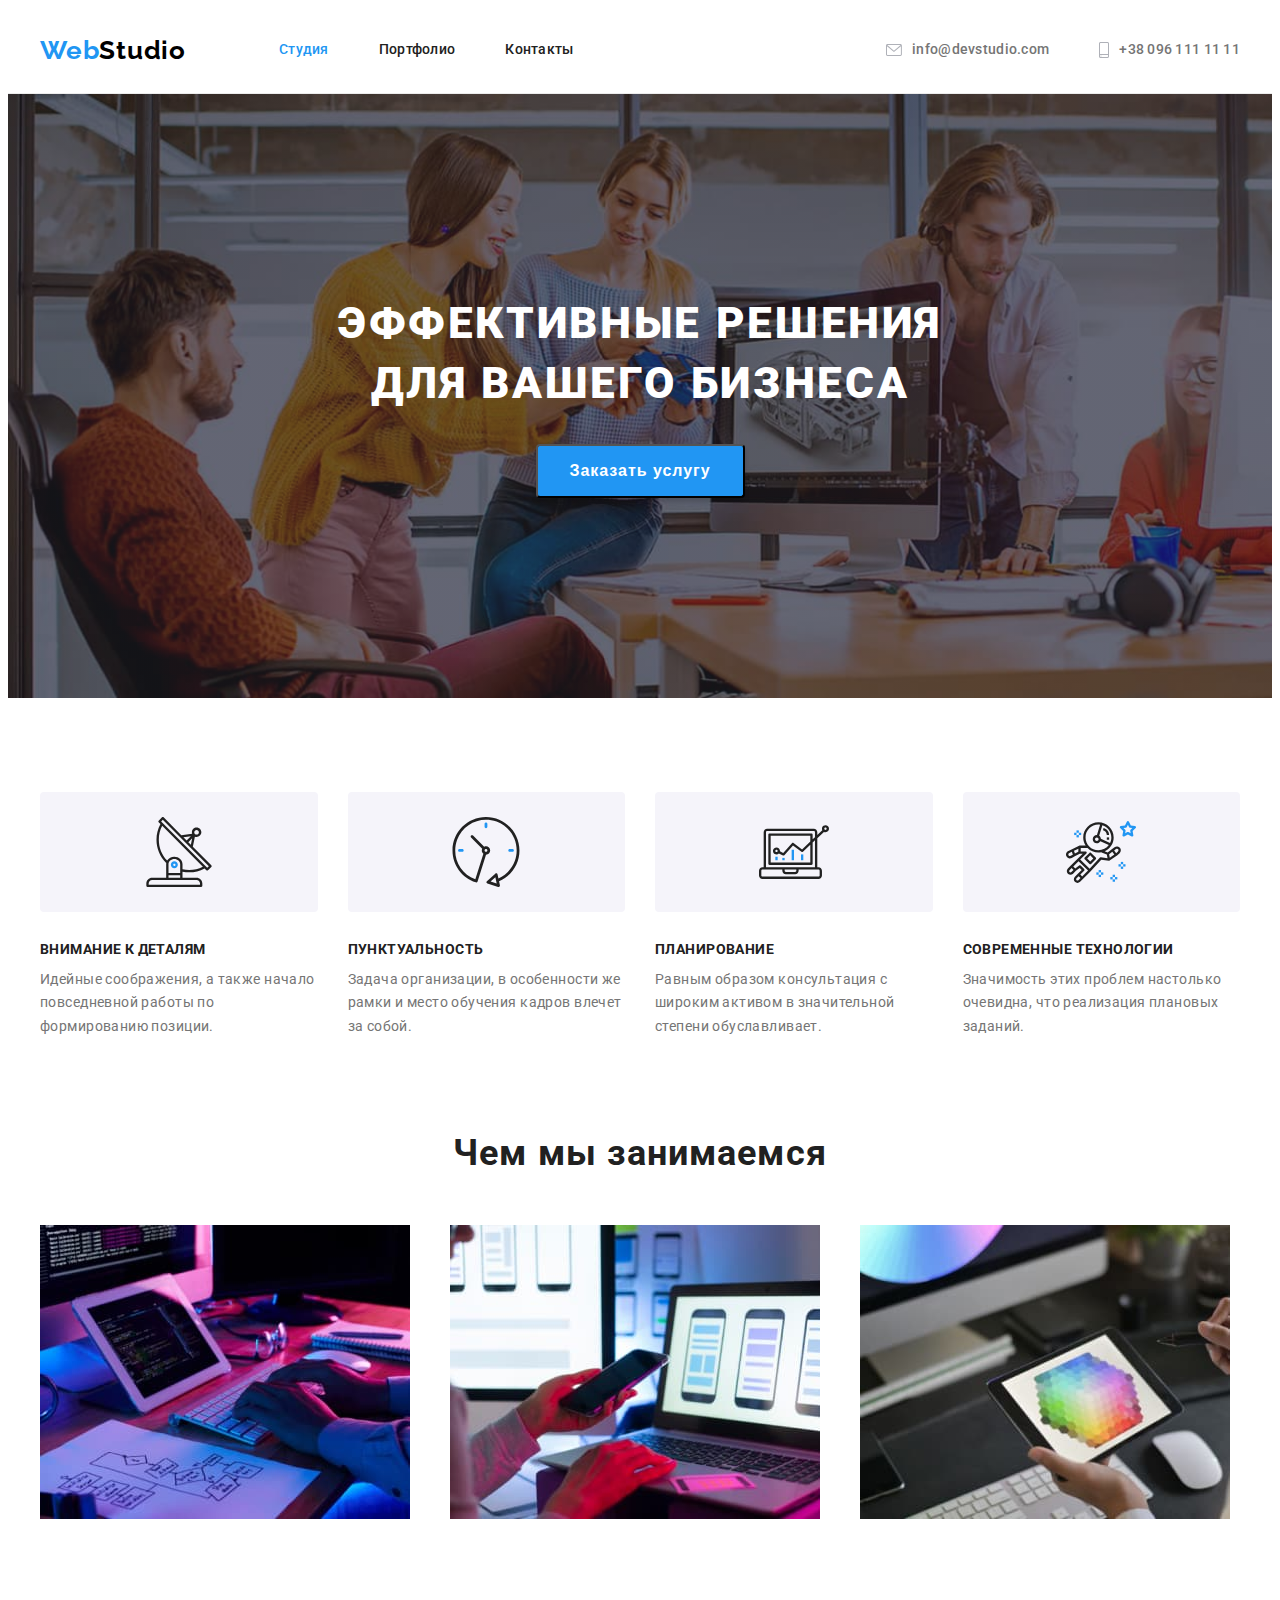
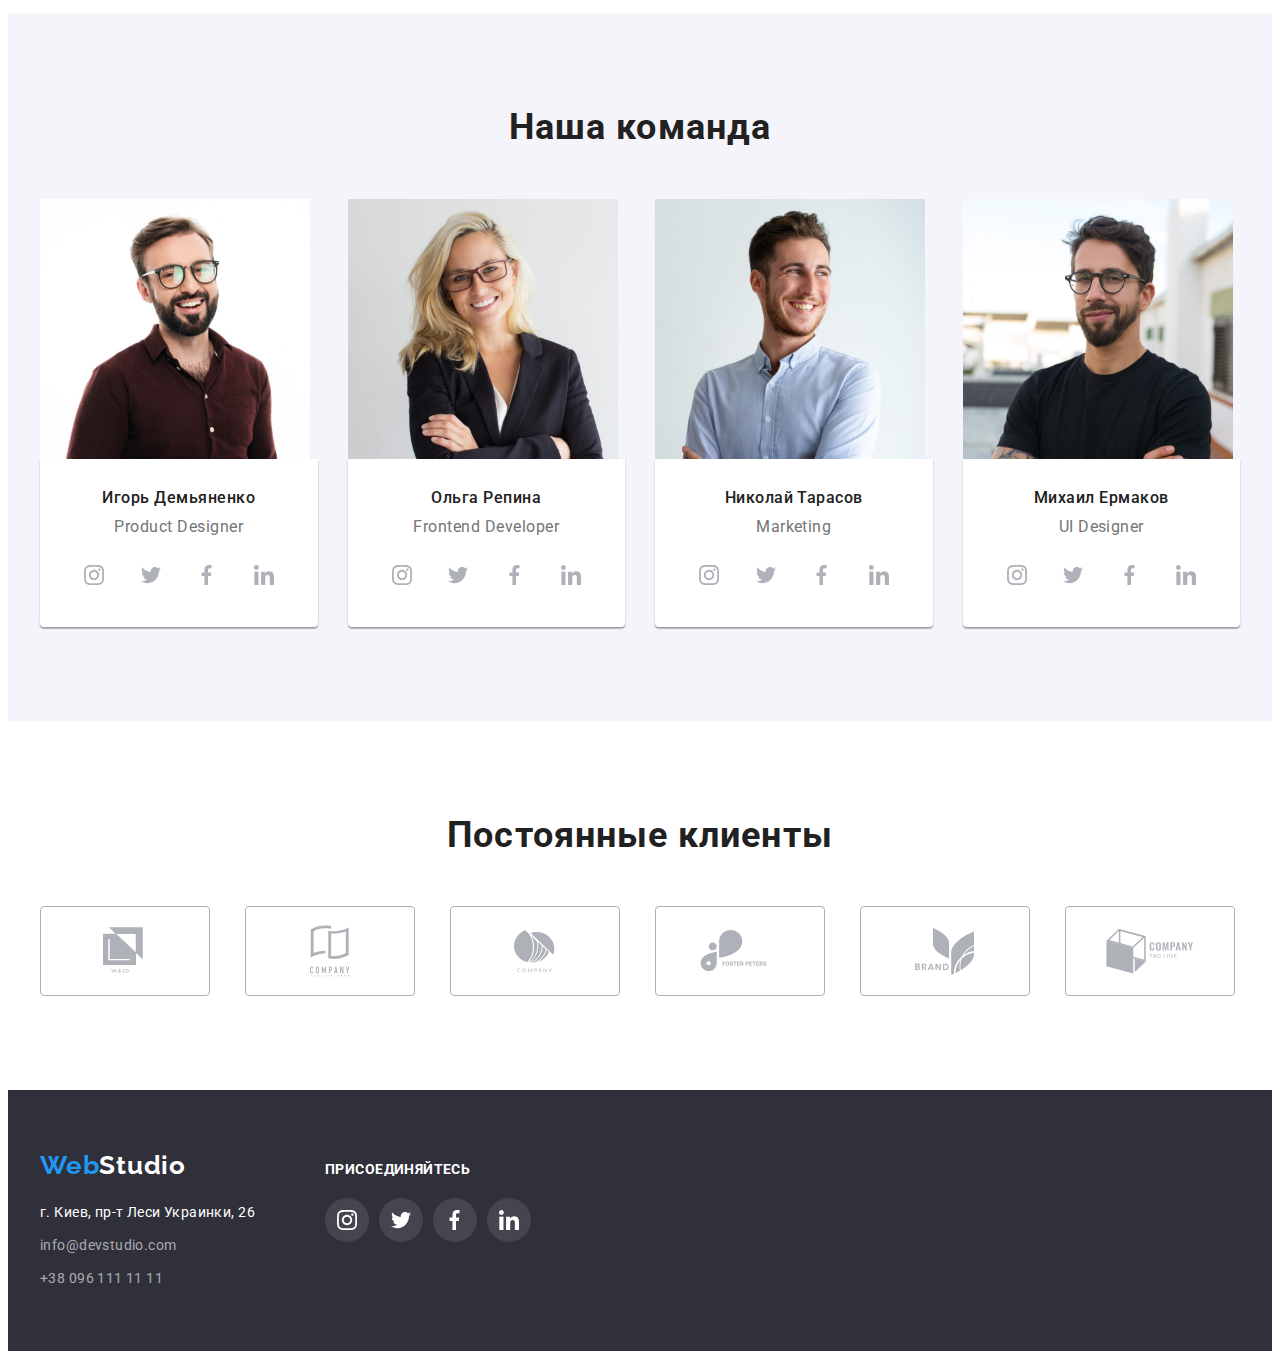
==== index.html @ c2d84a17 "done hw 4" ====
<!DOCTYPE html>
<html lang="ru">

<head>
    <meta charset="UTF-8">
    <meta name="viewport" content="width=device-width, initial-scale=1.0">
    <title>WebStudio</title>
    <link rel="stylesheet" href="https://cdnjs.cloudflare.com/ajax/libs/modern-normalize/1.0.0/modern-normalize.min.css" integrity="sha512-ISS7cAi1PEhQ8jnbJpJZMd29NlhNj4AWYyLOSp2CE/CsHxTCu+r+t0D2yoJudVrd0/8fTVPUVDzY5Tvli75u/g==" crossorigin="anonymous" />
    <link rel="preconnect" href="https://fonts.gstatic.com">
    <link rel="stylesheet" href="https://fonts.googleapis.com/css2?family=Raleway:wght@700&family=Roboto:wght@400;500;700;900&display=swap">
    <link rel="stylesheet" href="./css/styles.css">
</head>

<body>

    <header class="header">
        <div class="container">
            <nav class="navigation">
                    <a class="logo-link link" lang="en" href="./index.html">
                        Web<span class="logo-part">Studio</span>
                    </a>
                    <ul class="navigation-list list">
                        <li class="navigation-item">
                            <a class="navigation-link link active-link" href="./index.html">Студия</a>
                        </li>
                        <li class="navigation-item">
                            <a class="navigation-link link" href="./portfolio.html">Портфолио</a>
                        </li>
                        <li class="navigation-item">
                            <a class="navigation-link link" href="">Контакты</a>
                        </li>
                    </ul>
            </nav>
            <ul class="contact">
                <li class="contact-list list">
                    <a class="contact-link link" lang="en" href="mailto:info@devstudio.com">
                        <svg class="contact-icon" width="16" height="12">
                            <use href="./images/sprite.svg#icon-envelope"></use>
                        </svg>
                        info@devstudio.com
                    </a>
                </li>
                <li class="contact-list list">
                    <a class="contact-link link" href="tel:+380961111111">
                        <svg class="contact-icon" width="10" height="16">
                            <use href="./images/sprite.svg#icon-smartphone"></use>
                        </svg>
                        +38 096 111 11 11
                    </a>
                </li>
            </ul>
        </div>
    </header>

    <main>
        <!--Hero-->
        <section class="hero">
            <div class="container">
                <h1 class="title">Эффективные решения для вашего бизнеса</h1>
                <button class="modal-btn" type="button">Заказать услугу</button>
            </div>
        </section>
        <!--about advantages-->
        <section class="about">
            <div class="container">
                <h2 class="subtitle visually-hidden">Преимущества</h2>
                <ul class="about-list list">
                    <li class="about-item">
                        <div class="about-box">
                            <svg class="about-icon" width="70" height="70">
                                <use href="../images/sprite.svg#icon-antenna"></use>
                            </svg>
                        </div>
                        <h3 class="about-title">Внимание к деталям</h3>
                        <p class="about-description">Идейные соображения, а также начало повседневной работы по формированию позиции.</p>
                    </li>
                    <li class="about-item">
                        <div class="about-box">
                            <svg class="about-icon" width="70" height="70">
                                <use href="../images/sprite.svg#icon-clock"></use>
                            </svg>
                        </div>
                        <h3 class="about-title">Пунктуальность</h3>
                        <p class="about-description">Задача организации, в особенности же рамки и место обучения кадров влечет за собой.</p>
                    </li>
                    <li class="about-item">
                        <div class="about-box">
                            <svg class="about-icon" width="70" height="70">
                                <use href="../images/sprite.svg#icon-diagram"></use>
                            </svg>
                        </div>
                        <h3 class="about-title">Планирование</h3>
                        <p class="about-description">Равным образом консультация с широким активом в значительной степени обуславливает.</p>
                    </li>
                    <li class="about-item">
                        <div class="about-box">
                            <svg class="about-icon" width="70" height="70">
                                <use href="../images/sprite.svg#icon-astronaut"></use>
                            </svg>
                        </div>
                        <h3 class="about-title">Современные технологии</h3>
                        <p class="about-description">Значимость этих проблем настолько очевидна, что реализация плановых заданий.</p>
                    </li>
                </ul>
            </div>
        </section>
        <!--What are we doing-->
        <section class="doing">
            <div class="container">
                <h2 class="subtitle">Чем мы занимаемся</h2>
                <ul class="doing-list list">
                    <li class="doing-item">
                        <img src="./images/what-are-we-doing/img-1.jpg" alt="Мужчина пишет код" width="370" height="294">
                    </li>
                    <li class="doing-item">
                        <img src="./images/what-are-we-doing/img-2.jpg" alt="Женщина держит телефон" width="370"
                            height="294">
                    </li>
                    <li class="doing-item">
                        <img src="./images/what-are-we-doing/img-3.jpg" alt="Человек выбирает цвет на планшете" width="370"
                            height="294">
                    </li>
                </ul>
            </div>
        </section>
        <!--our team-->
        <section class="team">
            <div class="container">
                <h2 class="subtitle">Наша команда</h2>
                <ul class="team-list list">
                    <li class="team-item">
                        <img src="./images/our-team/img-Igor.jpg"
                            alt="Бородатый мужчина в очках и одетый в бордовую рубашку" width="270" height="260"
                            title="Игорь Демьяненко">
                        <div class="team-box">  
                            <h3 class="team-title">Игорь Демьяненко</h3>
                            <p class="team-description" lang="en">Product Designer</p>
                            <ul class="social-list list">
                                <li class="social-list-item">
                                    <a class="social-list-link link" href="">
                                        <svg class="social-list-icon" width="20" height="20">
                                            <use href="../images/sprite.svg#icon-instagram"></use>
                                        </svg>
                                    </a>
                                </li>
                                <li class="social-list-item">
                                    <a class="social-list-link link" href="">
                                        <svg class="social-list-icon" width="20" height="20">
                                            <use href="../images/sprite.svg#icon-twitter"></use>
                                        </svg>
                                    </a>
                                </li>
                                <li class="social-list-item">
                                    <a class="social-list-link link" href="">
                                        <svg class="social-list-icon" width="20" height="20">
                                            <use href="../images/sprite.svg#icon-facebook"></use>
                                        </svg>
                                    </a>
                                </li>
                                <li class="social-list-item">
                                    <a class="social-list-link link" href="">
                                        <svg class="social-list-icon" width="20" height="20">
                                            <use href="../images/sprite.svg#icon-linkedin"></use>
                                        </svg>
                                    </a>
                                </li>
                            </ul>
                        </div>
                    </li>
                    <li class="team-item">
                        <img src="./images/our-team/img-Olga.jpg"
                            alt="Бородатый мужчина в окулярах и одетый в черную футболку" width="270" height="260"
                            title="Ольга Репина">
                        <div class="team-box">    
                            <h3 class="team-title">Ольга Репина</h3>
                            <p class="team-description" lang="en">Frontend Developer</p>
                            <ul class="social-list list">
                                <li class="social-list-item">
                                    <a class="social-list-link link" href="">
                                        <svg class="social-list-icon" width="20" height="20">
                                            <use href="../images/sprite.svg#icon-instagram"></use>
                                        </svg>
                                    </a>
                                </li>
                                <li class="social-list-item">
                                    <a class="social-list-link link" href="">
                                        <svg class="social-list-icon" width="20" height="20">
                                            <use href="../images/sprite.svg#icon-twitter"></use>
                                        </svg>
                                    </a>
                                </li>
                                <li class="social-list-item">
                                    <a class="social-list-link link" href="">
                                        <svg class="social-list-icon" width="20" height="20">
                                            <use href="../images/sprite.svg#icon-facebook"></use>
                                        </svg>
                                    </a>
                                </li>
                                <li class="social-list-item">
                                    <a class="social-list-link link" href="">
                                        <svg class="social-list-icon" width="20" height="20">
                                            <use href="../images/sprite.svg#icon-linkedin"></use>
                                        </svg>
                                    </a>
                                </li>
                            </ul>
                        </div>
                    </li>
                    <li class="team-item">
                        <img src="./images/our-team/img-Nikolay.jpg" alt="Бородатый мужчина одетый в голубую рубашку"
                            width="270" height="260" title="Николай Тарасов">
                        <div class="team-box">    
                            <h3 class="team-title">Николай Тарасов</h3>
                            <p class="team-description" lang="en">Marketing</p>
                            <ul class="social-list list">
                                <li class="social-list-item">
                                    <a class="social-list-link link" href="">
                                        <svg class="social-list-icon" width="20" height="20">
                                            <use href="../images/sprite.svg#icon-instagram"></use>
                                        </svg>
                                    </a>
                                </li>
                                <li class="social-list-item">
                                    <a class="social-list-link link" href="">
                                        <svg class="social-list-icon" width="20" height="20">
                                            <use href="../images/sprite.svg#icon-twitter"></use>
                                        </svg>
                                    </a>
                                </li>
                                <li class="social-list-item">
                                    <a class="social-list-link link" href="">
                                        <svg class="social-list-icon" width="20" height="20">
                                            <use href="../images/sprite.svg#icon-facebook"></use>
                                        </svg>
                                    </a>
                                </li>
                                <li class="social-list-item">
                                    <a class="social-list-link link" href="">
                                        <svg class="social-list-icon" width="20" height="20">
                                            <use href="../images/sprite.svg#icon-linkedin"></use>
                                        </svg>
                                    </a>
                                </li>
                            </ul>
                        </div>
                    </li >
                    <li class="team-item">
                        <img src="./images/our-team/img-Michael.jpg" alt="Женщина в очках и одета в черный пиджак"
                            width="270" height="260" title="Михаил Ермаков">
                        <div class="team-box">   
                            <h3 class="team-title">Михаил Ермаков</h3>
                            <p class="team-description" lang="en">UI Designer</p>
                            <ul class="social-list list">
                                <li class="social-list-item">
                                    <a class="social-list-link link" href="">
                                        <svg class="social-list-icon" width="20" height="20">
                                            <use href="../images/sprite.svg#icon-instagram"></use>
                                        </svg>
                                    </a>
                                </li>
                                <li class="social-list-item">
                                    <a class="social-list-link link" href="">
                                        <svg class="social-list-icon" width="20" height="20">
                                            <use href="../images/sprite.svg#icon-twitter"></use>
                                        </svg>
                                    </a>
                                </li>
                                <li class="social-list-item">
                                    <a class="social-list-link link" href="">
                                        <svg class="social-list-icon" width="20" height="20">
                                            <use href="../images/sprite.svg#icon-facebook"></use>
                                        </svg>
                                    </a>
                                </li>
                                <li class="social-list-item">
                                    <a class="social-list-link link" href="">
                                        <svg class="social-list-icon" width="20" height="20">
                                            <use href="../images/sprite.svg#icon-linkedin"></use>
                                        </svg>
                                    </a>
                                </li>
                            </ul>
                        </div>
            </div>
        </section>
        <!--regular customers-->
        <section class="customers">
            <div class="container">
                <h2 class="subtitle">Постоянные клиенты</h2>
                <ul class="customers-list list">
                    <li class="customers-item">
                        <a href="" class="customers-link link">
                            <svg class="customers-icon" width="44" height="49">
                                <use href="../images/sprite.svg#icon-logo-1"></use>
                            </svg>
                        </a>
                    </li>
                    <li class="customers-item">
                        <a href="" class="customers-link link">
                            <svg class="customers-icon" width="40" height="52">
                                <use href="../images/sprite.svg#icon-logo-2"></use>
                            </svg>
                        </a>
                    </li>
                    <li class="customers-item">
                        <a href="" class="customers-link link">
                            <svg class="customers-icon" width="41" height="43">
                                <use href="../images/sprite.svg#icon-logo-3"></use>
                            </svg>
                        </a>
                    </li>
                    <li class="customers-item">
                        <a href="" class="customers-link link">
                            <svg class="customers-icon" width="80" height="42">
                                <use href="../images/sprite.svg#icon-logo-4"></use>
                            </svg>
                        </a>
                    </li>
                    <li class="customers-item">
                        <a href="" class="customers-link link">
                            <svg class="customers-icon" width="59" height="47">
                                <use href="../images/sprite.svg#icon-logo-5"></use>
                            </svg>
                        </a>
                    </li>
                    <li class="customers-item">
                        <a href="" class="customers-link link">
                            <svg class="customers-icon" width="88" height="45">
                                <use href="../images/sprite.svg#icon-logo-6"></use>
                            </svg>
                        </a>
                    </li>
                </ul>

            </div>

        </section>
    </main>

    <footer class="footer">
        <div class="container">
            <div class="footer-contact-box">
                <a class="footer-logo-link link" lang="en" href="./index.html">
                    Web<span class="logo-part-two">Studio</span>
                </a>
                <address class="address">
                    <ul class="address-list list">
                        <li class="address-item">
                            <a class="address-links link" href="https://goo.gl/maps/jgwV1go1cH7ySbFs9" target="_blank"
                                rel="noopener noreferrel">г. Киев, пр-т Леси Украинки, 26</a>
                        </li>
                        <li class="address-item">
                            <a class="address-link link" lang="en" href="mailto:info@devstudio.com">info@devstudio.com</a>
                        </li>
                        <li class="address-item">
                            <a class="address-link link" href="tel:+380961111111">+38 096 111 11 11</a>
                        </li>
                    </ul>
                </address>
            </div>
            <div class="footer-social-box">
                <h3 class="footer-social-title">присоединяйтесь</h3>
                <ul class="social-list list">
                    <li class="social-list-item">
                        <a class="social-list-link-black link" href="">
                            <svg class="social-list-icon-black" width="20" height="20">
                                <use href="../images/sprite.svg#icon-instagram"></use>
                            </svg>
                        </a>
                    </li>
                    <li class="social-list-item">
                        <a class="social-list-link-black link" href="">
                            <svg class="social-list-icon-black" width="20" height="20">
                                <use href="../images/sprite.svg#icon-twitter"></use>
                            </svg>
                        </a>
                    </li>
                    <li class="social-list-item">
                        <a class="social-list-link-black link" href="">
                            <svg class="social-list-icon-black" width="20" height="20">
                                <use href="../images/sprite.svg#icon-facebook"></use>
                            </svg>
                        </a>
                    </li>
                    <li class="social-list-item">
                        <a class="social-list-link-black link" href="">
                            <svg class="social-list-icon-black" width="20" height="20">
                                <use href="../images/sprite.svg#icon-linkedin"></use>
                            </svg>
                        </a>
                    </li>
                </ul>
            </div>
            
        </div>
    </footer>
</body>
</html>
---- css/styles.css ----
h1,
h2,
h3,
h4,
h5,
h6,
p {
  margin: 0;
}
ul,
ol {
  margin: 0;
  padding: 0;
}
img {
  display: block;
}
.link {
  text-decoration: none;
}
.list {
  list-style: none;
}

:root {
  --main-font: "Roboto", sans-serif;
  --secondary-font: "Raleway", sans-serif;
  --main-color: #212121;
  --accent-color: #2196f3;
  --secondary-color: #ffffff;
  --text-color: #757575;
  --logo-color: #000000;
  --bg-main-color: #2f303a;
  --bg-accent-color: #f5f4fa;
  --bg-button-color: #188ce8;
  --icon-color: #afb1b8;
  --section-pt: 94px;
  --section-pb: 94px;
  --pt: 15px;
  --pb: 15px;
}

body {
  font-family: var(--main-font);
  color: var(--text-color);
}

.visually-hidden {
  position: absolute !important;
  clip: rect(1px 1px 1px 1px); /* IE6, IE7 */
  clip: rect(1px, 1px, 1px, 1px);
  padding: 0 !important;
  border: 0 !important;
  height: 1px !important;
  width: 1px !important;
  overflow: hidden;
}

.container {
  width: 1200px;
  margin: 0 auto;
  padding-left: 15px;
  padding-right: 15px;
}
/* ============= COMPONENTS ============= */
.title {
  font-weight: 900;
  font-size: 44px;
  line-height: 1.36;
  letter-spacing: 0.06em;
  text-transform: uppercase;
  color: var(--secondary-color);
  max-width: 696px;
  margin: 0 auto;
}
.subtitle {
  font-weight: 700;
  font-size: 36px;
  line-height: 1.16;
  text-align: center;
  letter-spacing: 0.03em;
  color: var(--main-color);
  margin-bottom: 50px;
}

.social-list {
  display: flex;
  align-items: center;
  justify-content: space-between;
}

.social-list-link {
  display: flex;
  justify-content: center;
  align-items: center;
  width: 44px;
  height: 44px;
  border-radius: 50%;
}
.social-list-link-black {
  display: flex;
  justify-content: center;
  align-items: center;
  width: 44px;
  height: 44px;
  border-radius: 50%;
  background-color: rgba(255, 255, 255, 0.1);
}

.social-list-icon {
  fill: var(--icon-color);
}
.social-list-icon-black {
  fill: var(--secondary-color);
}
.social-list-link:hover,
.social-list-link:focus {
  background-color: var(--accent-color);
}
.social-list-link-black:hover,
.social-list-link-black:focus {
  background-color: var(--accent-color);
}
.social-list-link:hover .social-list-icon,
.social-list-link:focus .social-list-icon {
  fill: var(--secondary-color);
}

/* ============= END COMPONENTS ============= */

/*-----------------HEADER--------------------*/
.header {
  font-weight: 500;
  font-size: 14px;
  line-height: 1.14;
  letter-spacing: 0.02em;
  padding-top: 24px;
  padding-bottom: 25px;
  border-bottom: 1px solid #ececec;
}
.header .container {
  display: flex;
  align-items: center;
}
.navigation {
  display: flex;
  align-items: center;
}
.logo-link {
  font-family: var(--secondary-font);
  font-weight: 700;
  font-size: 26px;
  line-height: 1.19;
  letter-spacing: 0.03em;
  color: var(--accent-color);
  margin-right: 93px;
}
.logo-part {
  color: var(--logo-color);
}
.navigation-list {
  display: flex;
  align-items: center;
}
.navigation-item:not(:last-child) {
  margin-right: 50px;
}
.navigation-link {
  color: var(--main-color);
  padding-top: var(--pt);
  padding-bottom: var(--pb);
}
.navigation-link:hover,
.navigation-link:focus {
  color: var(--accent-color);
}
.active-link {
  color: var(--accent-color);
}
.contact {
  display: flex;
  align-items: center;
  margin-left: auto;
}
.contact-list:not(:last-child) {
  margin-right: 50px;
}
.contact-link {
  display: flex;
  align-items: center;
  justify-content: center;
  color: var(--text-color);
  padding-top: 10px;
  padding-bottom: 10px;
}
.contact-icon {
  fill: var(--icon-color);
  margin-right: 10px;
}
.contact-link:hover,
.contact-link:focus {
  color: var(--accent-color);
}
.contact-link:hover .contact-icon,
.contact-link:focus .contact-icon {
  fill: var(--accent-color);
}
/*-----------------END HEADER--------------------*/

/*-----------------MAIN--------------------*/
/*-----------------HERO--------------------*/
.hero {
  max-width: 1600px;
  margin: 0 auto;
  background-color: var(--bg-main-color);
  background-image: linear-gradient(
      rgba(47, 48, 58, 0.4),
      rgba(47, 48, 58, 0.4)
    ),
    url(../images/hero/img-bg.jpg);
  background-repeat: no-repeat;
  background-size: cover;
}
.hero .container {
  text-align: center;
  padding: 200px 0;
}
.modal-btn {
  min-width: 136px;
  padding: 10px 32px;
  margin-top: 30px;
  font-weight: 700;
  font-size: 16px;
  line-height: 1.87;
  letter-spacing: 0.06em;
  cursor: pointer;
  color: var(--secondary-color);
  background-color: var(--accent-color);
  box-shadow: 0px 4px 4px rgba(0, 0, 0, 0.15);
  border-radius: 4px;
}

.modal-btn:hover,
.modal-btn:focus {
  background-color: var(--bg-button-color);
}
/*-----------------END HERO--------------------*/

/*-----------------ABOUT--------------------*/
.about {
  padding-top: var(--section-pt);
  padding-bottom: 47px;
}

.about .container {
  display: flex;
  align-items: center;
}
.about-list {
  display: flex;
  flex-wrap: wrap;
  margin-left: -30px;
  margin-top: -30px;
}
.about-item {
  flex-basis: calc(100% / 4 - 30px);
  margin-left: 30px;
  margin-top: 30px;
}
.about-box {
  display: flex;
  justify-content: center;
  padding: 25px;
  margin-bottom: 30px;
  background: var(--bg-accent-color);
  border-radius: 4px;
}
.about-title {
  font-weight: 700;
  font-size: 14px;
  line-height: 1.14;
  letter-spacing: 0.03em;
  text-transform: uppercase;
  color: var(--main-color);
  margin-bottom: 10px;
}
.about-description {
  font-size: 14px;
  line-height: 1.71;
  letter-spacing: 0.03em;
}
/*-----------------END ABOUT------------------------*/

/*-----------------DOING------------------------*/
.doing {
  padding-top: 47px;
  padding-bottom: var(--section-pb);
}
.doing-list {
  display: flex;
  flex-wrap: wrap;
  margin-left: -30px;
  margin-top: -30px;
}
.doing-item {
  flex-basis: calc(100% / 3 - 30px);
  margin-left: 30px;
  margin-top: 30px;
}
/*-----------------END DOING------------------------*/

/*-----------------OUR TEAM--------------------*/
.team {
  padding-top: var(--section-pt);
  padding-bottom: var(--section-pb);
  background-color: var(--bg-accent-color);
}
.team-list {
  display: flex;
  flex-wrap: wrap;
  margin-left: -30px;
  margin-top: -30px;
}
.team-item {
  flex-basis: calc(100% / 4 - 30px);
  margin-left: 30px;
  margin-top: 30px;
}
.team-box {
  padding: 30px 32px;
  background-color: var(--secondary-color);
  box-shadow: 0px 1px 3px rgba(0, 0, 0, 0.12), 0px 1px 1px rgba(0, 0, 0, 0.14),
    0px 2px 1px rgba(0, 0, 0, 0.2);
  border-radius: 0px 0px 4px 4px;
}
.team-title {
  font-weight: 500;
  font-size: 16px;
  line-height: 1.18;
  text-align: center;
  letter-spacing: 0.03em;
  color: var(--main-color);
  margin-bottom: 10px;
}
.team-description {
  font-size: 16px;
  line-height: 1.18;
  text-align: center;
  letter-spacing: 0.03em;
  margin-bottom: 16px;
}

/*-----------------END OUR TEAM--------------------*/

/*-----------------CUSTOMERS--------------------*/
.customers {
  padding-top: var(--section-pt);
  padding-bottom: var(--section-pb);
}
.customers-list {
  display: flex;
  flex-wrap: wrap;
  margin-left: -30px;
  margin-top: -30px;
}
.customers-item {
  flex-basis: calc(100% / 6 - 30px);
  margin-left: 30px;
  margin-top: 30px;
}
.customers-link {
  display: flex;
  justify-content: center;
  align-items: center;
  width: 170px;
  height: 90px;
  border: 1px solid var(--icon-color);
  box-sizing: border-box;
  border-radius: 4px;
  fill: var(--icon-color);
}

.customers-link:hover,
.customers-link:focus {
  border: 1px solid var(--accent-color);
  box-sizing: border-box;
  border-radius: 4px;
}
.customers-link:hover .customers-icon,
.customers-link:focus .customers-icon {
  fill: var(--accent-color);
}

/*-----------------END CUSTOMERS--------------------*/

/*-----------------PORTFOLIO--------------------*/
.portfolio-section {
  padding-top: var(--section-pt);
  padding-bottom: var(--section-pb);
}

.portfolio-list-btn {
  display: flex;
  justify-content: center;
  margin-bottom: 50px;
  margin-left: -8px;
}
.portfolio-item-btn {
  margin-left: 8px;
}

.portfolio-btn {
  font-weight: 500;
  font-size: 16px;
  line-height: 1.62;
  text-align: center;
  letter-spacing: 0.03em;
  cursor: pointer;
  color: var(--main-color);
  background-color: var(--bg-accent-color);
  border-radius: 4px;
}
.portfolio-btn:hover,
.portfolio-btn:focus {
  color: var(--secondary-color);
  background: var(--accent-color);
  box-shadow: 0px 3px 1px rgba(0, 0, 0, 0.1), 0px 1px 2px rgba(0, 0, 0, 0.08),
    0px 2px 2px rgba(0, 0, 0, 0.12);
  border-radius: 4px;
}
.portfolio-list {
  display: flex;
  flex-wrap: wrap;
  margin-left: -30px;
  margin-top: -30px;
}
.portfolio-item {
  flex-basis: calc(100% / 3 - 30px);
  margin-left: 30px;
  margin-top: 30px;
}
.portfolio-link {
  display: block;
}

.portfolio-link:hover {
  box-shadow: 0px 1px 1px rgba(0, 0, 0, 0.12), 0px 4px 4px rgba(0, 0, 0, 0.06),
    1px 4px 6px rgba(0, 0, 0, 0.16);
}

.portfolio-block {
  width: 370px;
  border: 1px solid #eeeeee;
  border-top: none;
  padding: 20px 24px;
}
.portfolio-title {
  font-weight: 700;
  font-size: 18px;
  line-height: 2;
  letter-spacing: 0.06em;
  color: var(--main-color);
  margin-bottom: 4px;
}
.portfolio-description {
  font-size: 16px;
  line-height: 1.87;
  letter-spacing: 0.03em;
  color: var(--text-color);
}

/*-----------------END PORTFOLIO--------------------*/
/*-----------------END MAIN--------------------*/

/*-----------------FOOTER--------------------*/
.footer {
  background-color: var(--bg-main-color);
}
.footer .container {
  display: flex;
}
.footer-contact-box {
  padding-top: 60px;
  padding-bottom: 60px;
  margin-right: 70px;
}
.footer-logo-link {
  font-family: var(--secondary-font);
  font-weight: 700;
  font-size: 26px;
  line-height: 1.19;
  letter-spacing: 0.03em;
  color: var(--accent-color);
}
.logo-part-two {
  color: var(--secondary-color);
}
.address {
  font-style: normal;
  margin-top: 20px;
}

.address-list {
  font-weight: 400;
  font-size: 14px;
  line-height: 1.71;
  letter-spacing: 0.03em;
}
.address-item:not(:last-child) {
  margin-bottom: 9px;
}
.address-links {
  color: var(--secondary-color);
  margin-bottom: 9px;
}
.address-link {
  color: rgba(255, 255, 255, 0.6);
}
.address-links:hover,
.address-links:focus {
  color: var(--accent-color);
}
.address-link:hover,
.address-link:focus {
  color: var(--accent-color);
}
.footer-social-box {
  min-width: 206px;
  padding-top: 72px;
  padding-bottom: 100px;
}
.footer-social-title {
  font-weight: 700;
  font-size: 14px;
  line-height: 1.14;
  letter-spacing: 0.03em;
  text-transform: uppercase;
  color: var(--secondary-color);
  margin-bottom: 20px;
}

/*-----------------END FOOTER--------------------*/
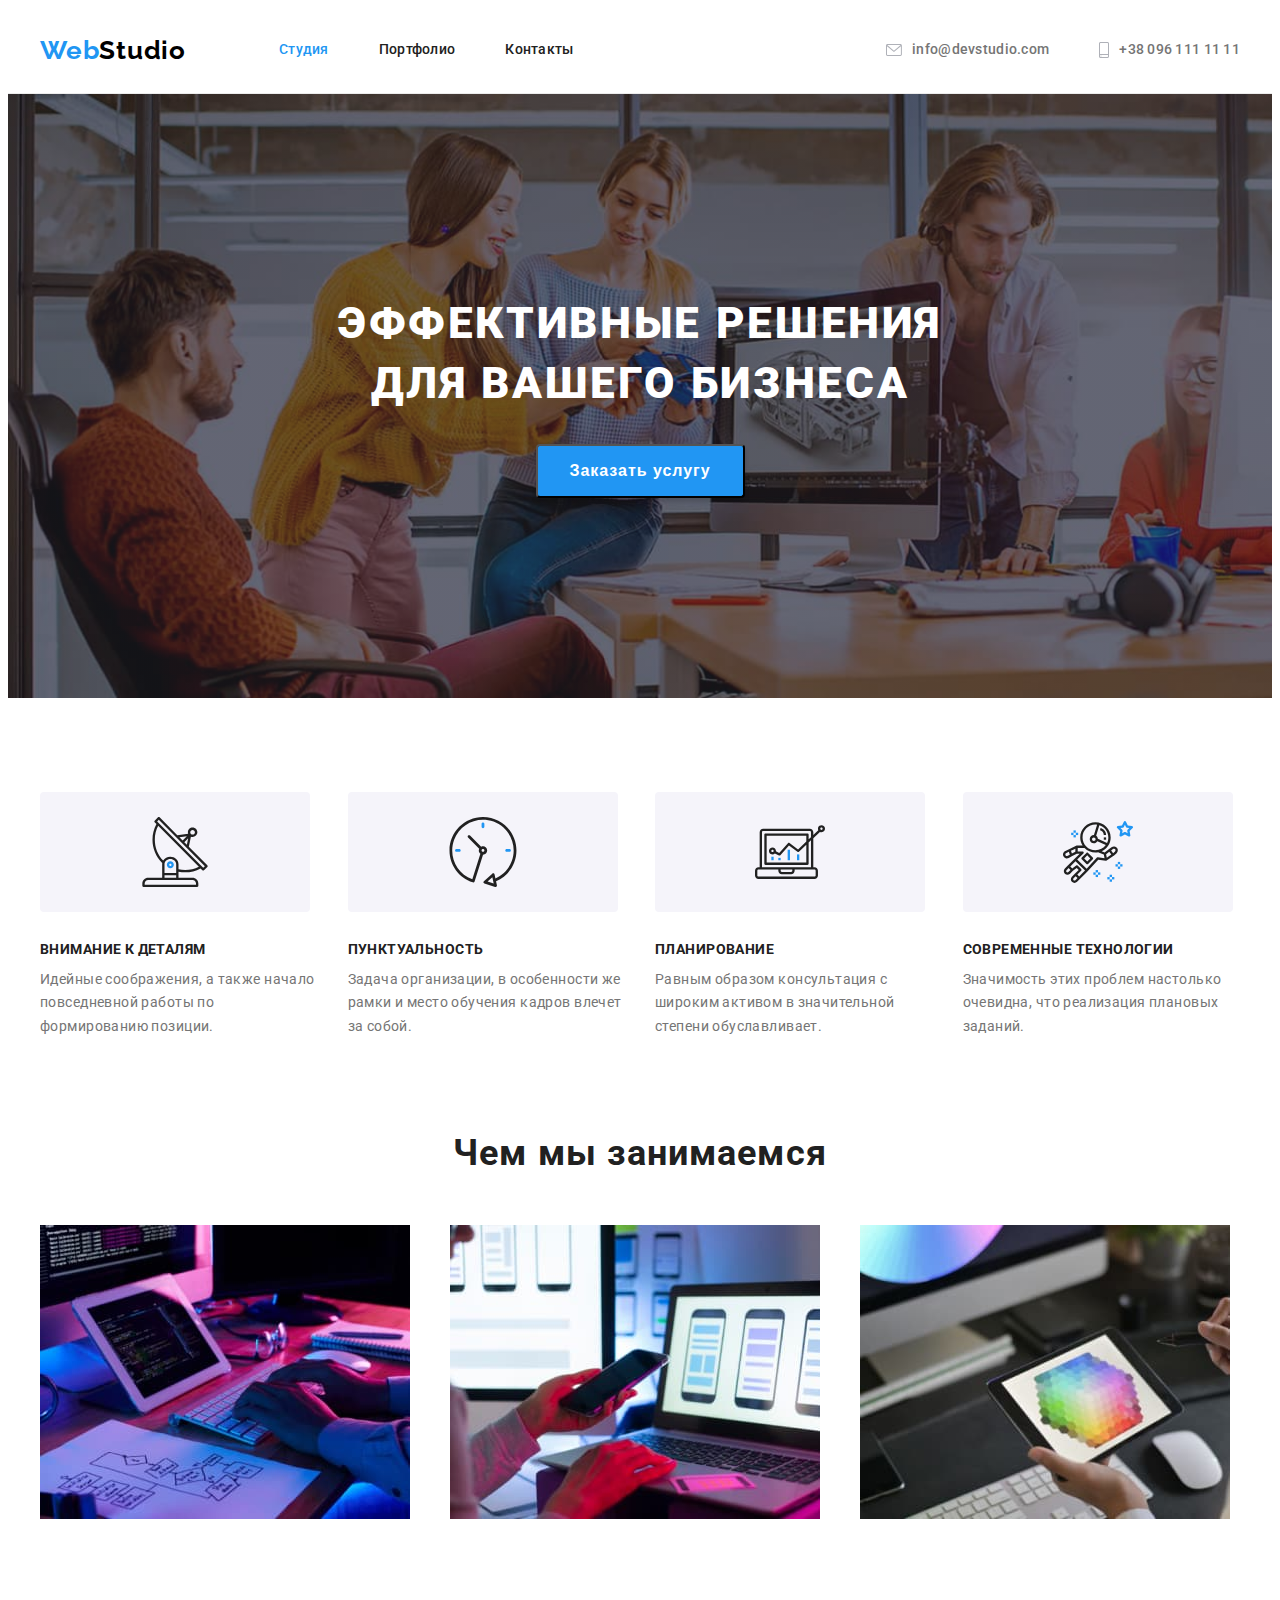
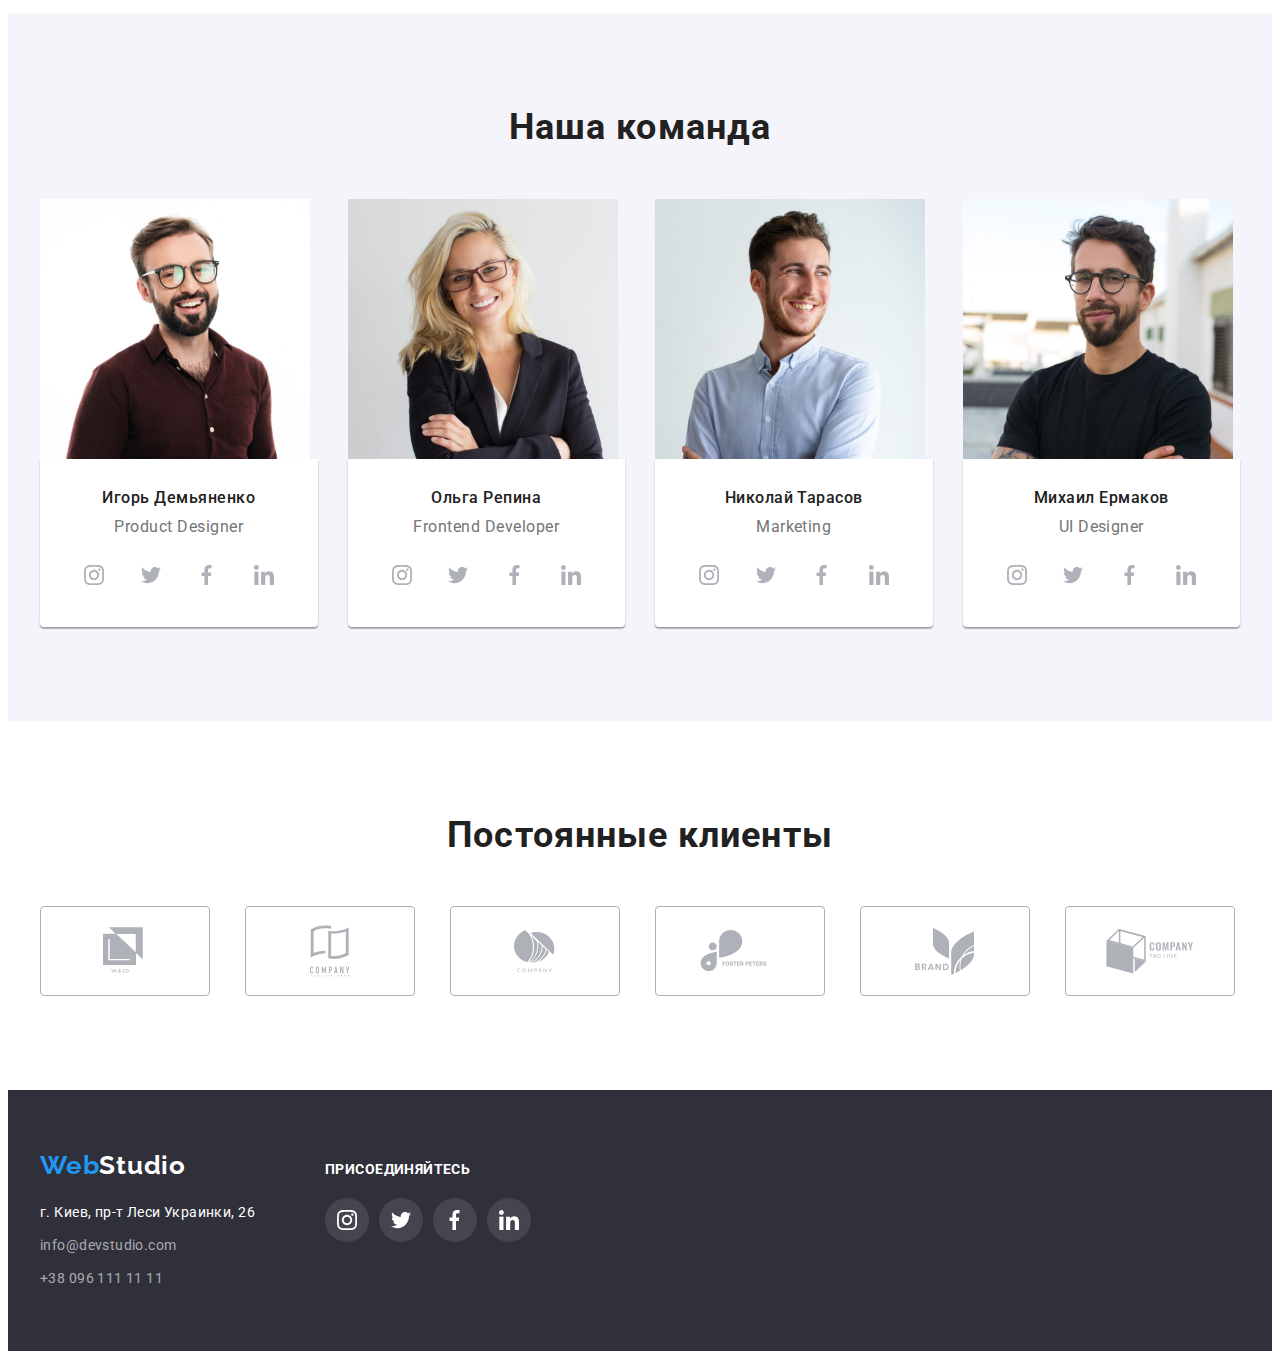
==== commit dfa022ee: "finish" ====
--- a/index.html
+++ b/index.html
@@ -68,7 +68,7 @@
                     <li class="about-item">
                         <div class="about-box">
                             <svg class="about-icon" width="70" height="70">
-                                <use href="../images/sprite.svg#icon-antenna"></use>
+                                <use href="./images/sprite.svg#icon-antenna"></use>
                             </svg>
                         </div>
                         <h3 class="about-title">Внимание к деталям</h3>
@@ -77,7 +77,7 @@
                     <li class="about-item">
                         <div class="about-box">
                             <svg class="about-icon" width="70" height="70">
-                                <use href="../images/sprite.svg#icon-clock"></use>
+                                <use href="./images/sprite.svg#icon-clock"></use>
                             </svg>
                         </div>
                         <h3 class="about-title">Пунктуальность</h3>
@@ -86,7 +86,7 @@
                     <li class="about-item">
                         <div class="about-box">
                             <svg class="about-icon" width="70" height="70">
-                                <use href="../images/sprite.svg#icon-diagram"></use>
+                                <use href="./images/sprite.svg#icon-diagram"></use>
                             </svg>
                         </div>
                         <h3 class="about-title">Планирование</h3>
@@ -95,7 +95,7 @@
                     <li class="about-item">
                         <div class="about-box">
                             <svg class="about-icon" width="70" height="70">
-                                <use href="../images/sprite.svg#icon-astronaut"></use>
+                                <use href="./images/sprite.svg#icon-astronaut"></use>
                             </svg>
                         </div>
                         <h3 class="about-title">Современные технологии</h3>
@@ -139,28 +139,28 @@
                                 <li class="social-list-item">
                                     <a class="social-list-link link" href="">
                                         <svg class="social-list-icon" width="20" height="20">
-                                            <use href="../images/sprite.svg#icon-instagram"></use>
-                                        </svg>
-                                    </a>
-                                </li>
-                                <li class="social-list-item">
-                                    <a class="social-list-link link" href="">
-                                        <svg class="social-list-icon" width="20" height="20">
-                                            <use href="../images/sprite.svg#icon-twitter"></use>
-                                        </svg>
-                                    </a>
-                                </li>
-                                <li class="social-list-item">
-                                    <a class="social-list-link link" href="">
-                                        <svg class="social-list-icon" width="20" height="20">
-                                            <use href="../images/sprite.svg#icon-facebook"></use>
-                                        </svg>
-                                    </a>
-                                </li>
-                                <li class="social-list-item">
-                                    <a class="social-list-link link" href="">
-                                        <svg class="social-list-icon" width="20" height="20">
-                                            <use href="../images/sprite.svg#icon-linkedin"></use>
+                                            <use href="./images/sprite.svg#icon-instagram"></use>
+                                        </svg>
+                                    </a>
+                                </li>
+                                <li class="social-list-item">
+                                    <a class="social-list-link link" href="">
+                                        <svg class="social-list-icon" width="20" height="20">
+                                            <use href="./images/sprite.svg#icon-twitter"></use>
+                                        </svg>
+                                    </a>
+                                </li>
+                                <li class="social-list-item">
+                                    <a class="social-list-link link" href="">
+                                        <svg class="social-list-icon" width="20" height="20">
+                                            <use href="./images/sprite.svg#icon-facebook"></use>
+                                        </svg>
+                                    </a>
+                                </li>
+                                <li class="social-list-item">
+                                    <a class="social-list-link link" href="">
+                                        <svg class="social-list-icon" width="20" height="20">
+                                            <use href="./images/sprite.svg#icon-linkedin"></use>
                                         </svg>
                                     </a>
                                 </li>
@@ -178,28 +178,28 @@
                                 <li class="social-list-item">
                                     <a class="social-list-link link" href="">
                                         <svg class="social-list-icon" width="20" height="20">
-                                            <use href="../images/sprite.svg#icon-instagram"></use>
-                                        </svg>
-                                    </a>
-                                </li>
-                                <li class="social-list-item">
-                                    <a class="social-list-link link" href="">
-                                        <svg class="social-list-icon" width="20" height="20">
-                                            <use href="../images/sprite.svg#icon-twitter"></use>
-                                        </svg>
-                                    </a>
-                                </li>
-                                <li class="social-list-item">
-                                    <a class="social-list-link link" href="">
-                                        <svg class="social-list-icon" width="20" height="20">
-                                            <use href="../images/sprite.svg#icon-facebook"></use>
-                                        </svg>
-                                    </a>
-                                </li>
-                                <li class="social-list-item">
-                                    <a class="social-list-link link" href="">
-                                        <svg class="social-list-icon" width="20" height="20">
-                                            <use href="../images/sprite.svg#icon-linkedin"></use>
+                                            <use href="./images/sprite.svg#icon-instagram"></use>
+                                        </svg>
+                                    </a>
+                                </li>
+                                <li class="social-list-item">
+                                    <a class="social-list-link link" href="">
+                                        <svg class="social-list-icon" width="20" height="20">
+                                            <use href="./images/sprite.svg#icon-twitter"></use>
+                                        </svg>
+                                    </a>
+                                </li>
+                                <li class="social-list-item">
+                                    <a class="social-list-link link" href="">
+                                        <svg class="social-list-icon" width="20" height="20">
+                                            <use href="./images/sprite.svg#icon-facebook"></use>
+                                        </svg>
+                                    </a>
+                                </li>
+                                <li class="social-list-item">
+                                    <a class="social-list-link link" href="">
+                                        <svg class="social-list-icon" width="20" height="20">
+                                            <use href="./images/sprite.svg#icon-linkedin"></use>
                                         </svg>
                                     </a>
                                 </li>
@@ -216,28 +216,28 @@
                                 <li class="social-list-item">
                                     <a class="social-list-link link" href="">
                                         <svg class="social-list-icon" width="20" height="20">
-                                            <use href="../images/sprite.svg#icon-instagram"></use>
-                                        </svg>
-                                    </a>
-                                </li>
-                                <li class="social-list-item">
-                                    <a class="social-list-link link" href="">
-                                        <svg class="social-list-icon" width="20" height="20">
-                                            <use href="../images/sprite.svg#icon-twitter"></use>
-                                        </svg>
-                                    </a>
-                                </li>
-                                <li class="social-list-item">
-                                    <a class="social-list-link link" href="">
-                                        <svg class="social-list-icon" width="20" height="20">
-                                            <use href="../images/sprite.svg#icon-facebook"></use>
-                                        </svg>
-                                    </a>
-                                </li>
-                                <li class="social-list-item">
-                                    <a class="social-list-link link" href="">
-                                        <svg class="social-list-icon" width="20" height="20">
-                                            <use href="../images/sprite.svg#icon-linkedin"></use>
+                                            <use href="./images/sprite.svg#icon-instagram"></use>
+                                        </svg>
+                                    </a>
+                                </li>
+                                <li class="social-list-item">
+                                    <a class="social-list-link link" href="">
+                                        <svg class="social-list-icon" width="20" height="20">
+                                            <use href="./images/sprite.svg#icon-twitter"></use>
+                                        </svg>
+                                    </a>
+                                </li>
+                                <li class="social-list-item">
+                                    <a class="social-list-link link" href="">
+                                        <svg class="social-list-icon" width="20" height="20">
+                                            <use href="./images/sprite.svg#icon-facebook"></use>
+                                        </svg>
+                                    </a>
+                                </li>
+                                <li class="social-list-item">
+                                    <a class="social-list-link link" href="">
+                                        <svg class="social-list-icon" width="20" height="20">
+                                            <use href="./images/sprite.svg#icon-linkedin"></use>
                                         </svg>
                                     </a>
                                 </li>
@@ -254,28 +254,28 @@
                                 <li class="social-list-item">
                                     <a class="social-list-link link" href="">
                                         <svg class="social-list-icon" width="20" height="20">
-                                            <use href="../images/sprite.svg#icon-instagram"></use>
-                                        </svg>
-                                    </a>
-                                </li>
-                                <li class="social-list-item">
-                                    <a class="social-list-link link" href="">
-                                        <svg class="social-list-icon" width="20" height="20">
-                                            <use href="../images/sprite.svg#icon-twitter"></use>
-                                        </svg>
-                                    </a>
-                                </li>
-                                <li class="social-list-item">
-                                    <a class="social-list-link link" href="">
-                                        <svg class="social-list-icon" width="20" height="20">
-                                            <use href="../images/sprite.svg#icon-facebook"></use>
-                                        </svg>
-                                    </a>
-                                </li>
-                                <li class="social-list-item">
-                                    <a class="social-list-link link" href="">
-                                        <svg class="social-list-icon" width="20" height="20">
-                                            <use href="../images/sprite.svg#icon-linkedin"></use>
+                                            <use href="./images/sprite.svg#icon-instagram"></use>
+                                        </svg>
+                                    </a>
+                                </li>
+                                <li class="social-list-item">
+                                    <a class="social-list-link link" href="">
+                                        <svg class="social-list-icon" width="20" height="20">
+                                            <use href="./images/sprite.svg#icon-twitter"></use>
+                                        </svg>
+                                    </a>
+                                </li>
+                                <li class="social-list-item">
+                                    <a class="social-list-link link" href="">
+                                        <svg class="social-list-icon" width="20" height="20">
+                                            <use href="./images/sprite.svg#icon-facebook"></use>
+                                        </svg>
+                                    </a>
+                                </li>
+                                <li class="social-list-item">
+                                    <a class="social-list-link link" href="">
+                                        <svg class="social-list-icon" width="20" height="20">
+                                            <use href="./images/sprite.svg#icon-linkedin"></use>
                                         </svg>
                                     </a>
                                 </li>
@@ -291,42 +291,42 @@
                     <li class="customers-item">
                         <a href="" class="customers-link link">
                             <svg class="customers-icon" width="44" height="49">
-                                <use href="../images/sprite.svg#icon-logo-1"></use>
+                                <use href="./images/sprite.svg#icon-logo-1"></use>
                             </svg>
                         </a>
                     </li>
                     <li class="customers-item">
                         <a href="" class="customers-link link">
                             <svg class="customers-icon" width="40" height="52">
-                                <use href="../images/sprite.svg#icon-logo-2"></use>
+                                <use href="./images/sprite.svg#icon-logo-2"></use>
                             </svg>
                         </a>
                     </li>
                     <li class="customers-item">
                         <a href="" class="customers-link link">
                             <svg class="customers-icon" width="41" height="43">
-                                <use href="../images/sprite.svg#icon-logo-3"></use>
+                                <use href="./images/sprite.svg#icon-logo-3"></use>
                             </svg>
                         </a>
                     </li>
                     <li class="customers-item">
                         <a href="" class="customers-link link">
                             <svg class="customers-icon" width="80" height="42">
-                                <use href="../images/sprite.svg#icon-logo-4"></use>
+                                <use href="./images/sprite.svg#icon-logo-4"></use>
                             </svg>
                         </a>
                     </li>
                     <li class="customers-item">
                         <a href="" class="customers-link link">
                             <svg class="customers-icon" width="59" height="47">
-                                <use href="../images/sprite.svg#icon-logo-5"></use>
+                                <use href="./images/sprite.svg#icon-logo-5"></use>
                             </svg>
                         </a>
                     </li>
                     <li class="customers-item">
                         <a href="" class="customers-link link">
                             <svg class="customers-icon" width="88" height="45">
-                                <use href="../images/sprite.svg#icon-logo-6"></use>
+                                <use href="./images/sprite.svg#icon-logo-6"></use>
                             </svg>
                         </a>
                     </li>
@@ -361,37 +361,36 @@
             <div class="footer-social-box">
                 <h3 class="footer-social-title">присоединяйтесь</h3>
                 <ul class="social-list list">
-                    <li class="social-list-item">
+                    <li class="social-list-item-black">
                         <a class="social-list-link-black link" href="">
                             <svg class="social-list-icon-black" width="20" height="20">
-                                <use href="../images/sprite.svg#icon-instagram"></use>
-                            </svg>
-                        </a>
-                    </li>
-                    <li class="social-list-item">
+                                <use href="./images/sprite.svg#icon-instagram"></use>
+                            </svg>
+                        </a>
+                    </li>
+                    <li class="social-list-item-black">
                         <a class="social-list-link-black link" href="">
                             <svg class="social-list-icon-black" width="20" height="20">
-                                <use href="../images/sprite.svg#icon-twitter"></use>
-                            </svg>
-                        </a>
-                    </li>
-                    <li class="social-list-item">
+                                <use href="./images/sprite.svg#icon-twitter"></use>
+                            </svg>
+                        </a>
+                    </li>
+                    <li class="social-list-item-black">
                         <a class="social-list-link-black link" href="">
                             <svg class="social-list-icon-black" width="20" height="20">
-                                <use href="../images/sprite.svg#icon-facebook"></use>
-                            </svg>
-                        </a>
-                    </li>
-                    <li class="social-list-item">
+                                <use href="./images/sprite.svg#icon-facebook"></use>
+                            </svg>
+                        </a>
+                    </li>
+                    <li class="social-list-item-black">
                         <a class="social-list-link-black link" href="">
                             <svg class="social-list-icon-black" width="20" height="20">
-                                <use href="../images/sprite.svg#icon-linkedin"></use>
+                                <use href="./images/sprite.svg#icon-linkedin"></use>
                             </svg>
                         </a>
                     </li>
                 </ul>
             </div>
-            
         </div>
     </footer>
 </body>
--- a/css/styles.css
+++ b/css/styles.css
@@ -88,6 +88,9 @@
   align-items: center;
   justify-content: space-between;
 }
+.social-list-item-black:not(:last-child) {
+  margin-right: 10px;
+}
 
 .social-list-link {
   display: flex;
@@ -268,9 +271,11 @@
   margin-top: 30px;
 }
 .about-box {
+  width: 270px;
+  height: 120px;
   display: flex;
   justify-content: center;
-  padding: 25px;
+  align-items: center;
   margin-bottom: 30px;
   background: var(--bg-accent-color);
   border-radius: 4px;
@@ -478,10 +483,11 @@
 }
 .footer .container {
   display: flex;
-}
-.footer-contact-box {
+  align-items: baseline;
   padding-top: 60px;
   padding-bottom: 60px;
+}
+.footer-contact-box {
   margin-right: 70px;
 }
 .footer-logo-link {
@@ -524,11 +530,7 @@
 .address-link:focus {
   color: var(--accent-color);
 }
-.footer-social-box {
-  min-width: 206px;
-  padding-top: 72px;
-  padding-bottom: 100px;
-}
+
 .footer-social-title {
   font-weight: 700;
   font-size: 14px;
